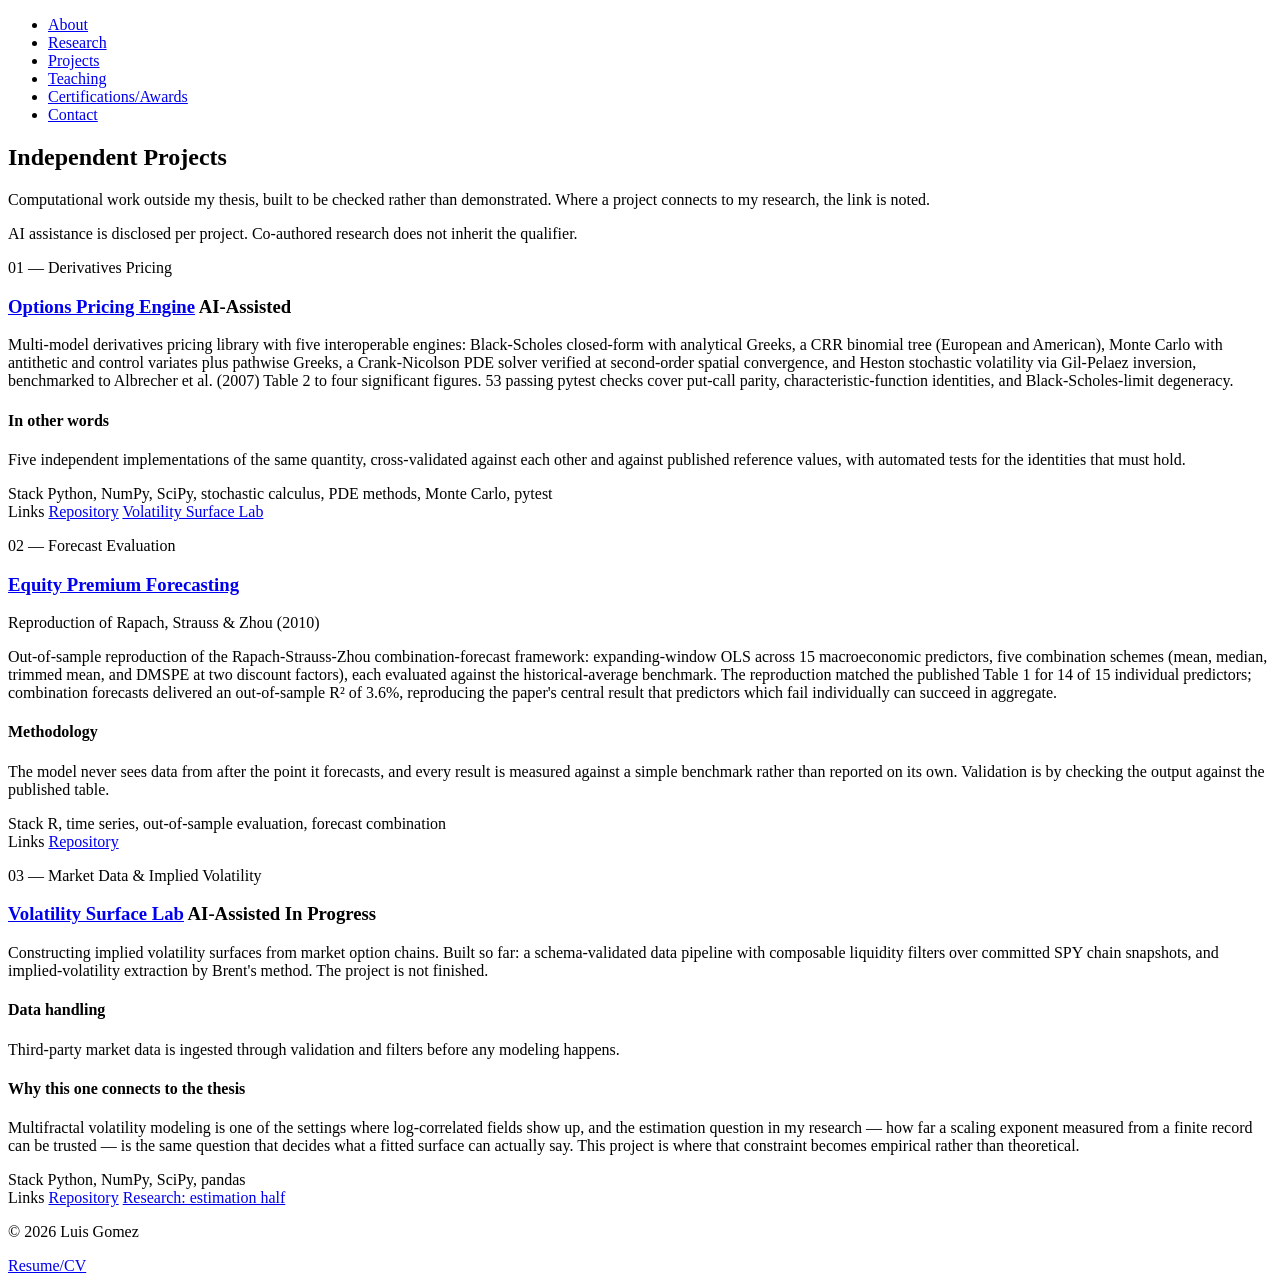
==== projects.html @ 985cb5e5 "Create projects.html" ====
<!DOCTYPE html>
<html lang="en">
<head>
  <meta charset="UTF-8" />
  <meta name="viewport" content="width=device-width, initial-scale=1.0" />
  <title>Projects | Luis Gomez</title>
  <meta name="description" content="Independent quantitative finance and computational projects — derivatives pricing, equity premium forecasting, implied volatility surfaces." />
  <link rel="preconnect" href="https://fonts.googleapis.com" />
  <link href="https://fonts.googleapis.com/css2?family=EB+Garamond:ital,wght@0,400;0,500;1,400&family=DM+Mono:wght@300;400&display=swap" rel="stylesheet" />
  <link rel="stylesheet" href="style.css" />
</head>
<body>

  <nav>
    <div class="container">
      <ul>
        <li><a href="index.html">About</a></li>
        <li><a href="research.html">Research</a></li>
        <li><a href="projects.html" aria-current="page">Projects</a></li>
        <li><a href="teaching.html">Teaching</a></li>
        <li><a href="index.html#certifications">Certifications/Awards</a></li>
        <li><a href="index.html#contact">Contact</a></li>
      </ul>
    </div>
  </nav>

  <main>
    <div class="container">

      <section>
        <h1 class="page-title">Independent Projects</h1>
        <p class="page-subtitle">
          Computational work outside my thesis, built to be checked rather than demonstrated.
          Where a project connects to my research, the link is noted.
        </p>
        <p class="section-note">
          AI assistance is disclosed per project. Co-authored research does not inherit the
          qualifier.
        </p>
      </section>

      <!-- ═══════════════════════════════════════
           OPTIONS PRICING ENGINE
      ═══════════════════════════════════════ -->
      <section id="options-pricing">
        <p class="section-label">01 — Derivatives Pricing</p>

        <div class="prose">
          <h3>
            <a href="https://github.com/lgomez010/options-pricing-engine" target="_blank" rel="noopener noreferrer">Options Pricing Engine</a>
            <span class="status-badge">AI-Assisted</span>
          </h3>
          <p>
            Multi-model derivatives pricing library with five interoperable engines: Black-Scholes
            closed-form with analytical Greeks, a CRR binomial tree (European and American), Monte
            Carlo with antithetic and control variates plus pathwise Greeks, a Crank-Nicolson PDE
            solver verified at second-order spatial convergence, and Heston stochastic volatility
            via Gil-Pelaez inversion, benchmarked to Albrecher et al. (2007) Table 2 to four
            significant figures. 53 passing pytest checks cover put-call parity,
            characteristic-function identities, and Black-Scholes-limit degeneracy.
          </p>
          <h4>In other words</h4>
          <p>
            Five independent implementations of the same quantity, cross-validated against each
            other and against published reference values, with automated tests for the identities
            that must hold.
          </p>
        </div>

        <div class="related">
          <span class="label">Stack</span>
          <span>Python, NumPy, SciPy, stochastic calculus, PDE methods, Monte Carlo, pytest</span>
        </div>
        <div class="related">
          <span class="label">Links</span>
          <a href="https://github.com/lgomez010/options-pricing-engine" target="_blank" rel="noopener noreferrer">Repository</a>
          <a href="#volatility-surface">Volatility Surface Lab</a>
        </div>
      </section>

      <!-- ═══════════════════════════════════════
           EQUITY PREMIUM FORECASTING
           TODO: confirm this repo URL (or rename the repo) before publishing.
      ═══════════════════════════════════════ -->
      <section id="equity-premium">
        <p class="section-label">02 — Forecast Evaluation</p>

        <div class="prose">
          <h3>
            <a href="https://github.com/lgomez010/equity-premium-forecasting" target="_blank" rel="noopener noreferrer">Equity Premium Forecasting</a>
          </h3>
          <p class="page-subtitle">Reproduction of Rapach, Strauss &amp; Zhou (2010)</p>
          <p>
            Out-of-sample reproduction of the Rapach-Strauss-Zhou combination-forecast framework:
            expanding-window OLS across 15 macroeconomic predictors, five combination schemes
            (mean, median, trimmed mean, and DMSPE at two discount factors), each evaluated against
            the historical-average benchmark. The reproduction matched the published Table 1 for 14
            of 15 individual predictors; combination forecasts delivered an out-of-sample R² of
            3.6%, reproducing the paper's central result that predictors which fail individually
            can succeed in aggregate.
          </p>
          <h4>Methodology</h4>
          <p>
            The model never sees data from after the point it forecasts, and every result is
            measured against a simple benchmark rather than reported on its own. Validation is by
            checking the output against the published table.
          </p>
        </div>

        <div class="related">
          <span class="label">Stack</span>
          <span>R, time series, out-of-sample evaluation, forecast combination</span>
        </div>
        <div class="related">
          <span class="label">Links</span>
          <a href="https://github.com/lgomez010/equity-premium-forecasting" target="_blank" rel="noopener noreferrer">Repository</a>
        </div>
      </section>

      <!-- ═══════════════════════════════════════
           VOLATILITY SURFACE LAB
      ═══════════════════════════════════════ -->
      <section id="volatility-surface">
        <p class="section-label">03 — Market Data &amp; Implied Volatility</p>

        <div class="prose">
          <h3>
            <a href="https://github.com/lgomez010/volatility-surface-lab" target="_blank" rel="noopener noreferrer">Volatility Surface Lab</a>
            <span class="status-badge">AI-Assisted</span>
            <span class="status-badge">In Progress</span>
          </h3>
          <p>
            Constructing implied volatility surfaces from market option chains. Built so far: a
            schema-validated data pipeline with composable liquidity filters over committed SPY
            chain snapshots, and implied-volatility extraction by Brent's method. The project is
            not finished.
          </p>
          <h4>Data handling</h4>
          <p>
            Third-party market data is ingested through validation and filters before any modeling
            happens.
          </p>
          <h4>Why this one connects to the thesis</h4>
          <p>
            Multifractal volatility modeling is one of the settings where log-correlated fields
            show up, and the estimation question in my research — how far a scaling exponent
            measured from a finite record can be trusted — is the same question that decides what a
            fitted surface can actually say. This project is where that constraint becomes
            empirical rather than theoretical.
          </p>
        </div>

        <div class="related">
          <span class="label">Stack</span>
          <span>Python, NumPy, SciPy, pandas</span>
        </div>
        <div class="related">
          <span class="label">Links</span>
          <a href="https://github.com/lgomez010/volatility-surface-lab" target="_blank" rel="noopener noreferrer">Repository</a>
          <a href="research.html#current">Research: estimation half</a>
        </div>
      </section>

    </div>
  </main>

  <footer>
    <div class="container">
      <p>© 2026 Luis Gomez</p>
      <a href="resume.pdf" target="_blank" rel="noopener noreferrer">Resume/CV</a>
    </div>
  </footer>

</body>
</html>
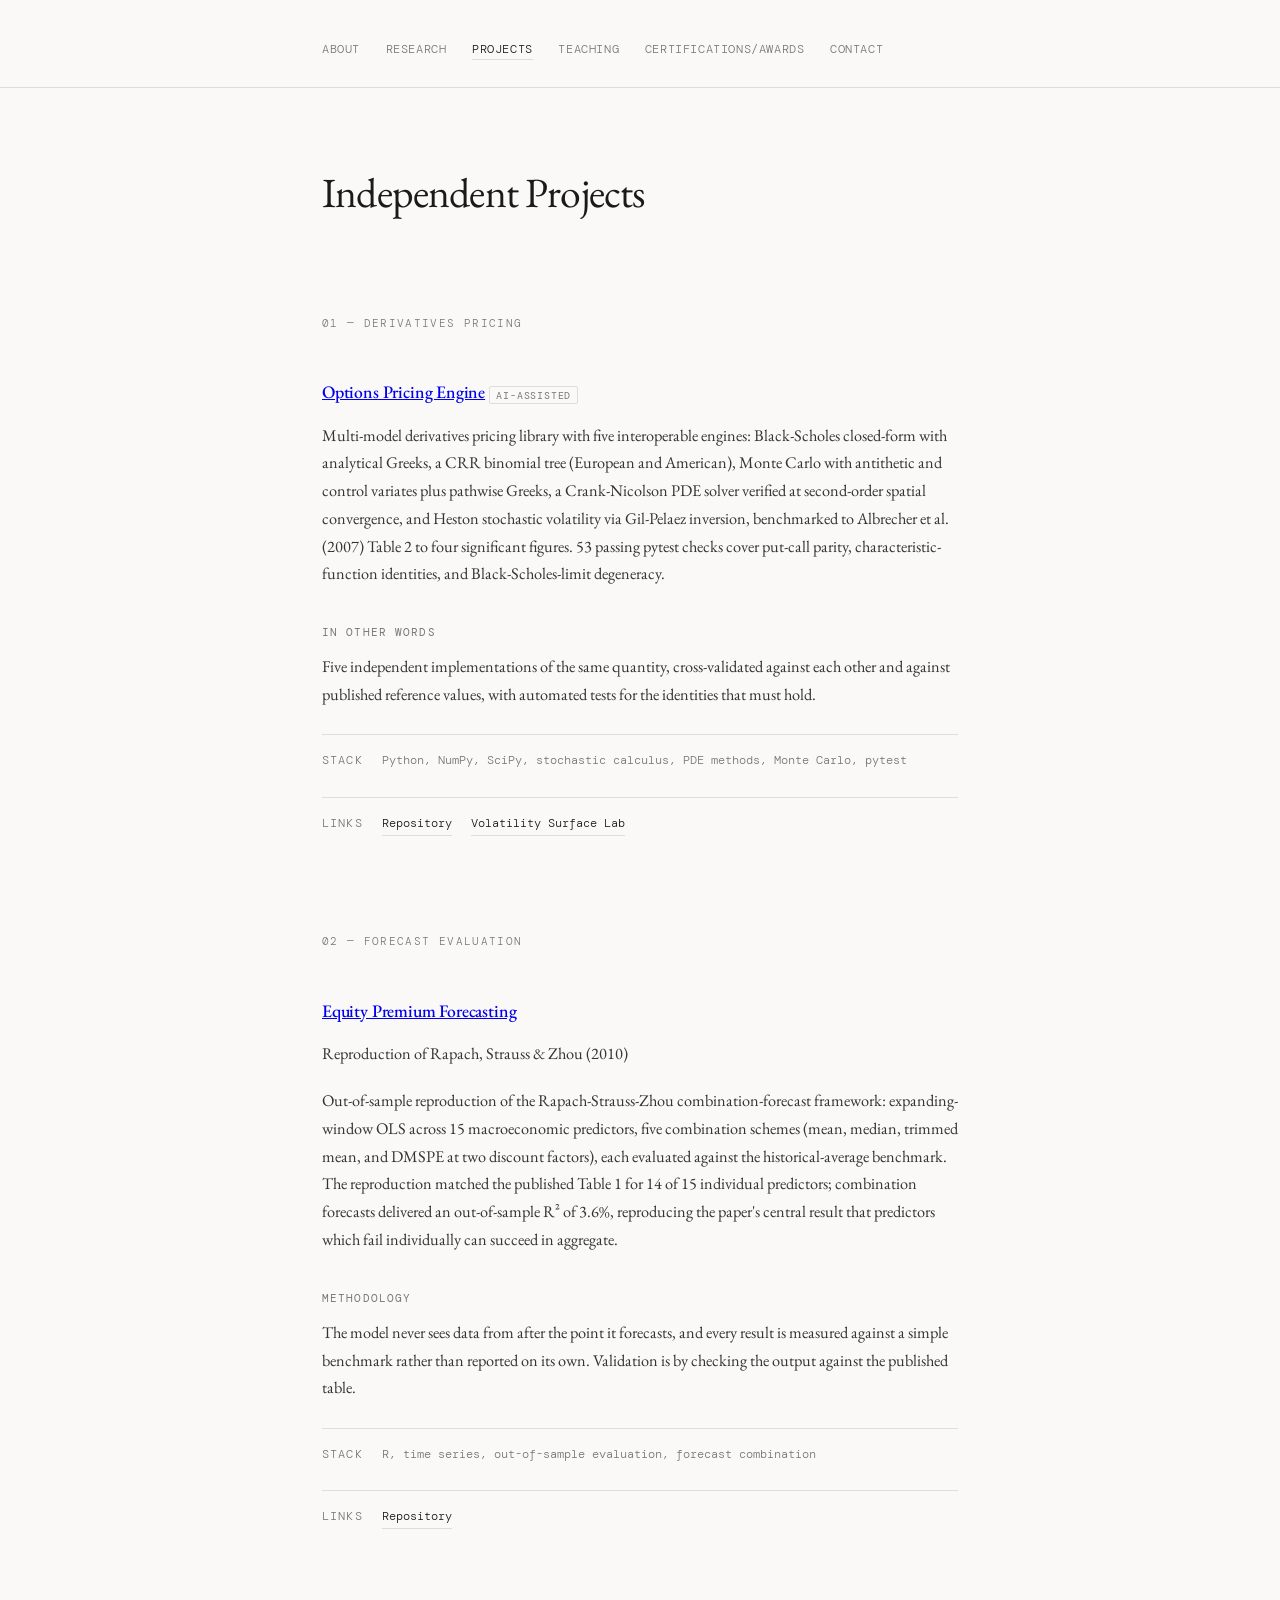
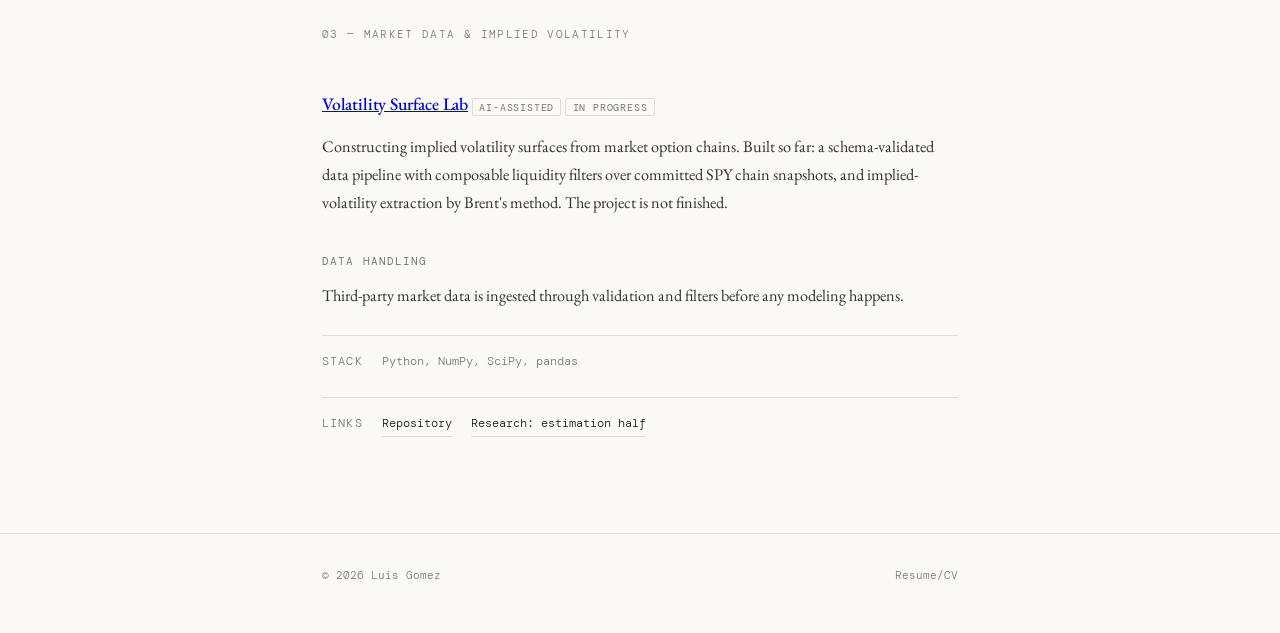
==== commit 43929259: "Remove introductory text from independent projects section Removed introductory paragraphs explainin" ====
--- a/projects.html
+++ b/projects.html
@@ -29,14 +29,6 @@
 
       <section>
         <h1 class="page-title">Independent Projects</h1>
-        <p class="page-subtitle">
-          Computational work outside my thesis, built to be checked rather than demonstrated.
-          Where a project connects to my research, the link is noted.
-        </p>
-        <p class="section-note">
-          AI assistance is disclosed per project. Co-authored research does not inherit the
-          qualifier.
-        </p>
       </section>
 
       <!-- ═══════════════════════════════════════
@@ -140,14 +132,6 @@
             Third-party market data is ingested through validation and filters before any modeling
             happens.
           </p>
-          <h4>Why this one connects to the thesis</h4>
-          <p>
-            Multifractal volatility modeling is one of the settings where log-correlated fields
-            show up, and the estimation question in my research — how far a scaling exponent
-            measured from a finite record can be trusted — is the same question that decides what a
-            fitted surface can actually say. This project is where that constraint becomes
-            empirical rather than theoretical.
-          </p>
         </div>
 
         <div class="related">
--- a/style.css
+++ b/style.css
@@ -0,0 +1,578 @@
+/* ═══════════════════════════════════════════════════════════
+   Luis Gomez — shared stylesheet
+   Linked from index.html, research.html, projects.html, teaching.html
+   ═══════════════════════════════════════════════════════════ */
+
+*, *::before, *::after { box-sizing: border-box; margin: 0; padding: 0; }
+
+:root {
+  --bg: #faf9f7;
+  --text: #1a1a1a;
+  --muted: #777;
+  --accent: #2a2a2a;
+  --line: #e0ddd8;
+  --hover: #0040ff;
+}
+
+html { scroll-behavior: smooth; }
+
+body {
+  background: var(--bg);
+  color: var(--text);
+  font-family: 'EB Garamond', Georgia, serif;
+  font-size: 18px;
+  line-height: 1.7;
+}
+
+/* ── Layout ── */
+.container {
+  max-width: 700px;
+  margin: 0 auto;
+  padding: 0 2rem;
+}
+
+/* ── Nav ── */
+nav {
+  padding: 2rem 0 1.5rem;
+  border-bottom: 1px solid var(--line);
+  margin-bottom: 5rem;
+}
+
+nav .container {
+  display: flex;
+  justify-content: space-between;
+  align-items: baseline;
+  gap: 1.5rem;
+  flex-wrap: wrap;
+}
+
+nav ul {
+  list-style: none;
+  display: flex;
+  gap: 1.6rem;
+  flex-wrap: wrap;
+}
+
+nav ul a {
+  font-family: 'DM Mono', monospace;
+  font-size: 0.75rem;
+  font-weight: 300;
+  color: var(--muted);
+  text-decoration: none;
+  letter-spacing: 0.05em;
+  text-transform: uppercase;
+  transition: color 0.2s;
+}
+
+nav ul a:hover { color: var(--hover); }
+
+/* Current page marker */
+nav ul a[aria-current="page"] {
+  color: var(--text);
+  border-bottom: 1px solid var(--line);
+  padding-bottom: 2px;
+}
+
+/* ── Sections ── */
+section { margin-bottom: 6rem; }
+
+.section-label {
+  font-family: 'DM Mono', monospace;
+  font-size: 0.7rem;
+  font-weight: 300;
+  letter-spacing: 0.12em;
+  text-transform: uppercase;
+  color: var(--muted);
+  margin-bottom: 2rem;
+}
+
+.section-note {
+  font-size: 0.88rem;
+  color: var(--muted);
+  font-style: italic;
+  margin-top: -1.4rem;
+  margin-bottom: 2rem;
+}
+
+/* ── Hero / About ── */
+#about h1,
+.page-title {
+  font-size: clamp(2.2rem, 5vw, 3.2rem);
+  font-weight: 400;
+  line-height: 1.2;
+  margin-bottom: 0.6rem;
+  letter-spacing: -0.02em;
+}
+
+.page-title { font-size: clamp(1.9rem, 4vw, 2.6rem); }
+
+#about .subtitle,
+.page-subtitle {
+  font-size: 1.05rem;
+  color: var(--muted);
+  margin-bottom: 2rem;
+}
+
+#about .bio p {
+  font-size: 1.05rem;
+  color: #333;
+  max-width: 600px;
+  margin-bottom: 1.1rem;
+}
+
+#about h2 {
+  font-size: 0.7rem;
+  font-family: 'DM Mono', monospace;
+  font-weight: 300;
+  letter-spacing: 0.12em;
+  text-transform: uppercase;
+  color: var(--muted);
+  margin: 2.4rem 0 0.75rem;
+}
+
+#about .interests {
+  list-style: none;
+  font-size: 1.02rem;
+  color: #333;
+  margin-bottom: 0.5rem;
+}
+
+#about .interests li {
+  padding-left: 1.1rem;
+  position: relative;
+}
+
+#about .interests li::before {
+  content: "—";
+  position: absolute;
+  left: 0;
+  color: var(--muted);
+}
+
+.links-inline {
+  display: flex;
+  flex-wrap: wrap;
+  gap: 1.2rem;
+  font-family: 'DM Mono', monospace;
+  font-size: 0.78rem;
+  font-weight: 300;
+  margin-top: 2rem;
+}
+
+.links-inline a {
+  color: var(--text);
+  text-decoration: none;
+  border-bottom: 1px solid var(--line);
+  padding-bottom: 2px;
+  transition: border-color 0.2s, color 0.2s;
+}
+
+.links-inline a:hover {
+  color: var(--hover);
+  border-color: var(--hover);
+}
+
+/* ── Grouped list headings ── */
+.pub-group-heading {
+  font-family: 'DM Mono', monospace;
+  font-size: 0.72rem;
+  font-weight: 400;
+  letter-spacing: 0.08em;
+  text-transform: uppercase;
+  color: var(--accent);
+  margin: 2.6rem 0 0.9rem;
+}
+
+.pub-group-heading:first-of-type { margin-top: 0; }
+
+/* ── Research / Publications lists ── */
+.pub-list { list-style: none; margin-bottom: 1rem; }
+
+.pub-list li {
+  padding: 1.4rem 0;
+  border-bottom: 1px solid var(--line);
+  display: grid;
+  grid-template-columns: 1fr auto;
+  gap: 0.5rem 1.5rem;
+  align-items: start;
+}
+
+.pub-list li:first-child { border-top: 1px solid var(--line); }
+
+.pub-title {
+  font-size: 1rem;
+  font-weight: 500;
+  margin-bottom: 0.2rem;
+}
+
+.pub-meta {
+  font-size: 0.88rem;
+  color: var(--muted);
+  font-style: italic;
+  margin-bottom: 0.5rem;
+}
+
+.pub-desc {
+  font-size: 0.92rem;
+  color: #444;
+  line-height: 1.6;
+}
+
+.pub-links {
+  display: flex;
+  flex-direction: column;
+  gap: 0.4rem;
+  align-items: flex-end;
+}
+
+.pub-link {
+  font-family: 'DM Mono', monospace;
+  font-size: 0.72rem;
+  font-weight: 300;
+  color: var(--muted);
+  text-decoration: none;
+  white-space: nowrap;
+  transition: color 0.2s;
+}
+
+.pub-link:hover { color: var(--hover); }
+
+/* ── Projects ── */
+.project-grid { display: flex; flex-direction: column; }
+
+.project-card {
+  padding: 1.5rem 0;
+  border-bottom: 1px solid var(--line);
+  display: block;
+  text-decoration: none;
+  color: inherit;
+}
+
+.project-card:first-child { border-top: 1px solid var(--line); }
+.project-card:hover .project-name { color: var(--hover); }
+
+.project-name {
+  font-size: 1rem;
+  font-weight: 500;
+  margin-bottom: 0.35rem;
+  transition: color 0.2s;
+  display: flex;
+  align-items: center;
+  gap: 0.6rem;
+  flex-wrap: wrap;
+}
+
+.status-badge {
+  font-family: 'DM Mono', monospace;
+  font-size: 0.62rem;
+  font-weight: 400;
+  letter-spacing: 0.08em;
+  text-transform: uppercase;
+  color: var(--muted);
+  border: 1px solid var(--line);
+  border-radius: 2px;
+  padding: 0.1rem 0.4rem;
+  white-space: nowrap;
+}
+
+.project-desc {
+  font-size: 0.92rem;
+  color: #444;
+  line-height: 1.6;
+  margin-bottom: 0.75rem;
+}
+
+.project-translation {
+  font-size: 0.88rem;
+  color: #444;
+  line-height: 1.6;
+  margin-bottom: 0.8rem;
+  padding-left: 0.9rem;
+  border-left: 2px solid var(--line);
+}
+
+.project-translation .label {
+  display: block;
+  font-family: 'DM Mono', monospace;
+  font-size: 0.62rem;
+  font-weight: 400;
+  letter-spacing: 0.1em;
+  text-transform: uppercase;
+  color: var(--muted);
+  margin-bottom: 0.3rem;
+}
+
+.project-tag {
+  font-family: 'DM Mono', monospace;
+  font-size: 0.68rem;
+  font-weight: 300;
+  color: var(--muted);
+  border: 1px solid var(--line);
+  padding: 0.2rem 0.5rem;
+  border-radius: 2px;
+  display: inline-block;
+  white-space: normal;
+  line-height: 1.8;
+}
+
+/* ═══════════════════════════════════════════════════════════
+   NEW COMPONENTS
+   ═══════════════════════════════════════════════════════════ */
+
+/* ── Timeline ── */
+.timeline { list-style: none; }
+
+.timeline li {
+  display: grid;
+  grid-template-columns: 4.5rem 1fr;
+  gap: 1.2rem;
+  padding: 0.9rem 0;
+  border-bottom: 1px solid var(--line);
+}
+
+.timeline li:first-child { border-top: 1px solid var(--line); }
+
+.timeline .year {
+  font-family: 'DM Mono', monospace;
+  font-size: 0.75rem;
+  font-weight: 400;
+  color: var(--muted);
+  letter-spacing: 0.04em;
+  padding-top: 0.25rem;
+  white-space: nowrap;
+}
+
+.timeline .event {
+  font-size: 0.96rem;
+  color: #333;
+  line-height: 1.6;
+}
+
+.timeline .event .detail {
+  display: block;
+  font-size: 0.86rem;
+  color: var(--muted);
+  font-style: italic;
+}
+
+.timeline .event a {
+  color: inherit;
+  text-decoration: none;
+  border-bottom: 1px solid var(--line);
+  transition: color 0.2s, border-color 0.2s;
+}
+
+.timeline .event a:hover { color: var(--hover); border-color: var(--hover); }
+
+/* ── Long-form prose (research page) ── */
+.prose p {
+  font-size: 1.02rem;
+  color: #333;
+  margin-bottom: 1.2rem;
+  max-width: 640px;
+}
+
+.prose p:last-child { margin-bottom: 0; }
+
+.prose h3 {
+  font-size: 1.1rem;
+  font-weight: 500;
+  margin: 2.8rem 0 0.9rem;
+  letter-spacing: -0.01em;
+}
+
+.prose h4 {
+  font-family: 'DM Mono', monospace;
+  font-size: 0.7rem;
+  font-weight: 400;
+  letter-spacing: 0.1em;
+  text-transform: uppercase;
+  color: var(--muted);
+  margin: 2.2rem 0 0.7rem;
+}
+
+.prose em { font-style: italic; }
+
+.prose .lead {
+  font-size: 1.1rem;
+  color: #2a2a2a;
+}
+
+/* Reference superscripts */
+.prose sup a {
+  font-family: 'DM Mono', monospace;
+  font-size: 0.68rem;
+  color: var(--muted);
+  text-decoration: none;
+  padding: 0 0.1rem;
+}
+
+.prose sup a:hover { color: var(--hover); }
+
+/* ── Related / cross-page links ── */
+.related {
+  margin-top: 1.6rem;
+  padding: 1rem 0 0;
+  border-top: 1px solid var(--line);
+  font-family: 'DM Mono', monospace;
+  font-size: 0.72rem;
+  font-weight: 300;
+  color: var(--muted);
+  display: flex;
+  flex-wrap: wrap;
+  gap: 1.2rem;
+}
+
+.related a {
+  color: var(--text);
+  text-decoration: none;
+  border-bottom: 1px solid var(--line);
+  padding-bottom: 2px;
+  transition: color 0.2s, border-color 0.2s;
+}
+
+.related a:hover { color: var(--hover); border-color: var(--hover); }
+
+.related .label {
+  text-transform: uppercase;
+  letter-spacing: 0.1em;
+  color: var(--muted);
+}
+
+/* ── References list ── */
+.refs {
+  list-style: none;
+  counter-reset: ref;
+  margin-top: 1rem;
+}
+
+.refs li {
+  display: grid;
+  grid-template-columns: 2rem 1fr;
+  gap: 0.6rem;
+  font-size: 0.88rem;
+  color: #444;
+  margin-bottom: 0.8rem;
+  line-height: 1.6;
+}
+
+.refs li::before {
+  counter-increment: ref;
+  content: "[" counter(ref) "]";
+  font-family: 'DM Mono', monospace;
+  font-size: 0.72rem;
+  color: var(--muted);
+  padding-top: 0.2rem;
+}
+
+.refs a {
+  color: inherit;
+  text-decoration: none;
+  border-bottom: 1px solid var(--line);
+  transition: color 0.2s, border-color 0.2s;
+}
+
+.refs a:hover { color: var(--hover); border-color: var(--hover); }
+
+/* ── Teaching items ── */
+.teach-list { list-style: none; }
+
+.teach-list li {
+  padding: 1.4rem 0;
+  border-bottom: 1px solid var(--line);
+}
+
+.teach-list li:first-child { border-top: 1px solid var(--line); }
+
+.teach-role {
+  font-size: 1rem;
+  font-weight: 500;
+  margin-bottom: 0.2rem;
+}
+
+.teach-meta {
+  font-size: 0.88rem;
+  color: var(--muted);
+  font-style: italic;
+  margin-bottom: 0.5rem;
+}
+
+.teach-desc {
+  font-size: 0.92rem;
+  color: #444;
+  line-height: 1.6;
+}
+
+/* ── Contact ── */
+#contact p {
+  font-size: 1.05rem;
+  color: #444;
+  margin-bottom: 1.5rem;
+  max-width: 520px;
+}
+
+.contact-list {
+  list-style: none;
+  font-family: 'DM Mono', monospace;
+  font-size: 0.82rem;
+  font-weight: 300;
+  display: flex;
+  flex-direction: column;
+  gap: 0.8rem;
+}
+
+.contact-list a {
+  color: var(--text);
+  text-decoration: none;
+  border-bottom: 1px solid var(--line);
+  padding-bottom: 1px;
+  transition: color 0.2s, border-color 0.2s;
+}
+
+.contact-list a:hover {
+  color: var(--hover);
+  border-color: var(--hover);
+}
+
+/* ── Footer ── */
+footer {
+  border-top: 1px solid var(--line);
+  padding: 2rem 0 3rem;
+  margin-top: 2rem;
+}
+
+footer .container {
+  display: flex;
+  justify-content: space-between;
+  align-items: center;
+  gap: 1rem;
+  flex-wrap: wrap;
+}
+
+footer p {
+  font-family: 'DM Mono', monospace;
+  font-size: 0.7rem;
+  font-weight: 300;
+  color: var(--muted);
+}
+
+footer a {
+  font-family: 'DM Mono', monospace;
+  font-size: 0.7rem;
+  font-weight: 300;
+  color: var(--muted);
+  text-decoration: none;
+  transition: color 0.2s;
+}
+
+footer a:hover { color: var(--hover); }
+
+/* ── Responsive ── */
+@media (max-width: 580px) {
+  nav .container { flex-direction: column; gap: 1rem; align-items: flex-start; }
+  nav ul { gap: 1.1rem; }
+  .pub-list li { grid-template-columns: 1fr; }
+  .pub-links { flex-direction: row; align-items: flex-start; gap: 1rem; }
+  .timeline li { grid-template-columns: 1fr; gap: 0.2rem; }
+  footer .container { flex-direction: column; gap: 0.5rem; text-align: center; }
+}
